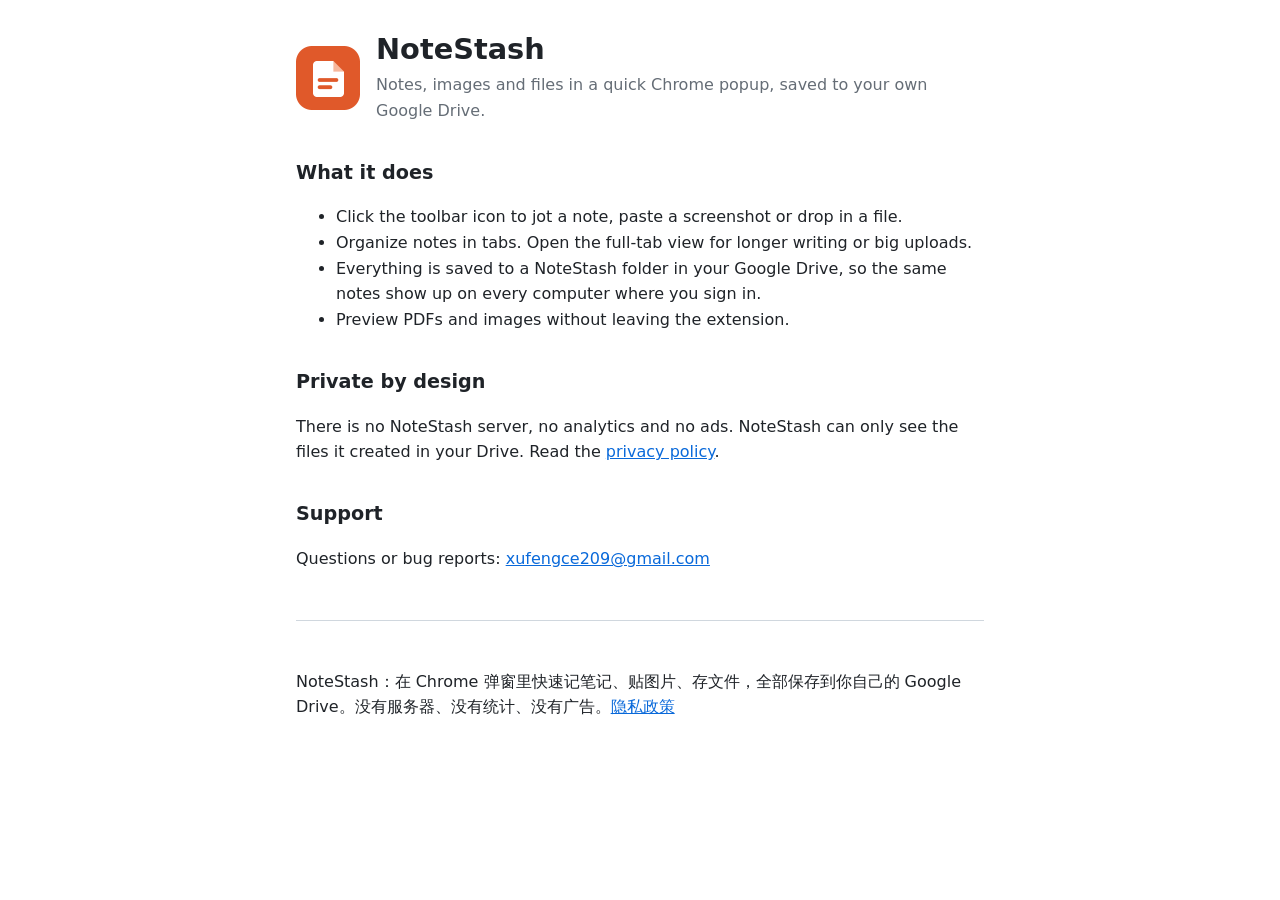
==== index.html @ b8334030 "NoteStash homepage and privacy policy Co-Authored-By: Claude Opus 5.5 <noreply@anthropic.com>" ====
<!doctype html>
<html lang="en">
<head>
<meta charset="utf-8">
<meta name="viewport" content="width=device-width, initial-scale=1">
<title>NoteStash</title>
<link rel="stylesheet" href="style.css">
<link rel="icon" href="icon128.png">
</head>
<body>
<main>
<header class="hero">
  <img src="icon128.png" width="64" height="64" alt="">
  <div>
    <h1>NoteStash</h1>
    <p>Notes, images and files in a quick Chrome popup, saved to your own Google Drive.</p>
  </div>
</header>

<h2>What it does</h2>
<ul>
  <li>Click the toolbar icon to jot a note, paste a screenshot or drop in a file.</li>
  <li>Organize notes in tabs. Open the full-tab view for longer writing or big uploads.</li>
  <li>Everything is saved to a NoteStash folder in your Google Drive, so the same notes show up on every computer where you sign in.</li>
  <li>Preview PDFs and images without leaving the extension.</li>
</ul>

<h2>Private by design</h2>
<p>There is no NoteStash server, no analytics and no ads. NoteStash can only see the files it created in your Drive. Read the <a href="privacy.html">privacy policy</a>.</p>

<h2>Support</h2>
<p>Questions or bug reports: <a href="mailto:xufengce209@gmail.com">xufengce209@gmail.com</a></p>

<hr>
<p lang="zh">NoteStash：在 Chrome 弹窗里快速记笔记、贴图片、存文件，全部保存到你自己的 Google Drive。没有服务器、没有统计、没有广告。<a href="privacy.html">隐私政策</a></p>
</main>
</body>
</html>
---- style.css ----
:root { --bg: #fff; --fg: #1f2328; --muted: #656d76; --link: #0969da; --line: #d0d7de; }
@media (prefers-color-scheme: dark) {
  :root { --bg: #0d1117; --fg: #e6edf3; --muted: #8d96a0; --link: #4493f8; --line: #30363d; }
}
* { box-sizing: border-box; }
body { margin: 0; background: var(--bg); color: var(--fg); font: 16px/1.6 system-ui, -apple-system, "Segoe UI", "PingFang SC", "Microsoft YaHei", sans-serif; }
main { max-width: 720px; margin: 0 auto; padding: 32px 16px 64px; }
a { color: var(--link); }
h1 { font-size: 1.8rem; line-height: 1.25; margin: 0.5em 0 0.25em; }
h2 { font-size: 1.2rem; margin-top: 1.8em; }
code { font-size: 0.9em; }
hr { border: 0; border-top: 1px solid var(--line); margin: 48px 0; }
.muted { color: var(--muted); }
.hero { display: flex; gap: 16px; align-items: center; }
.hero h1 { margin: 0; }
.hero p { margin: 4px 0 0; color: var(--muted); }
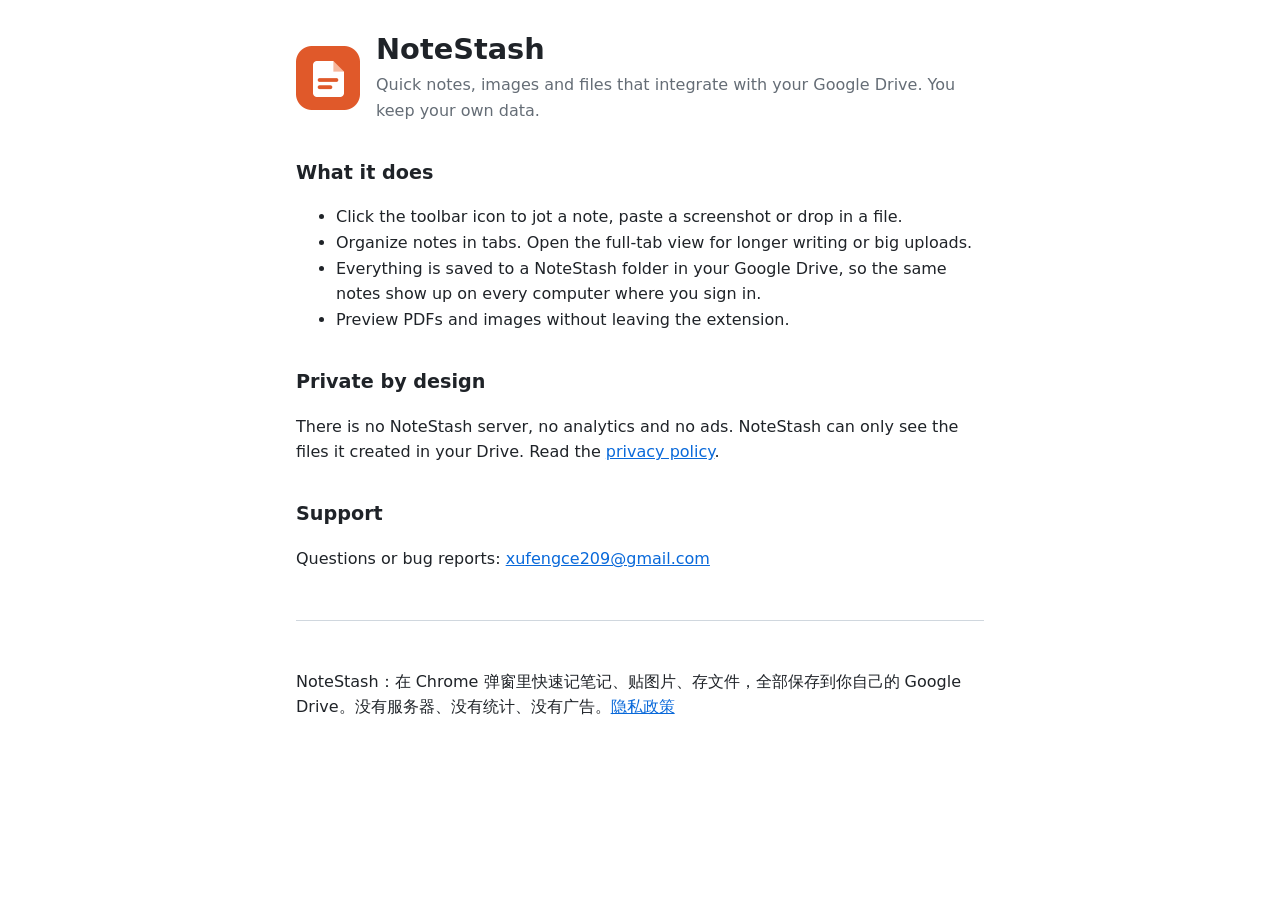
==== commit c602f174: "Summary: integrates with your Google Drive, you keep your own data Co-Authored-By: Claude Opus 5.5 <" ====
--- a/index.html
+++ b/index.html
@@ -13,7 +13,7 @@
   <img src="icon128.png" width="64" height="64" alt="">
   <div>
     <h1>NoteStash</h1>
-    <p>Notes, images and files in a quick Chrome popup, saved to your own Google Drive.</p>
+    <p>Quick notes, images and files that integrate with your Google Drive. You keep your own data.</p>
   </div>
 </header>
 
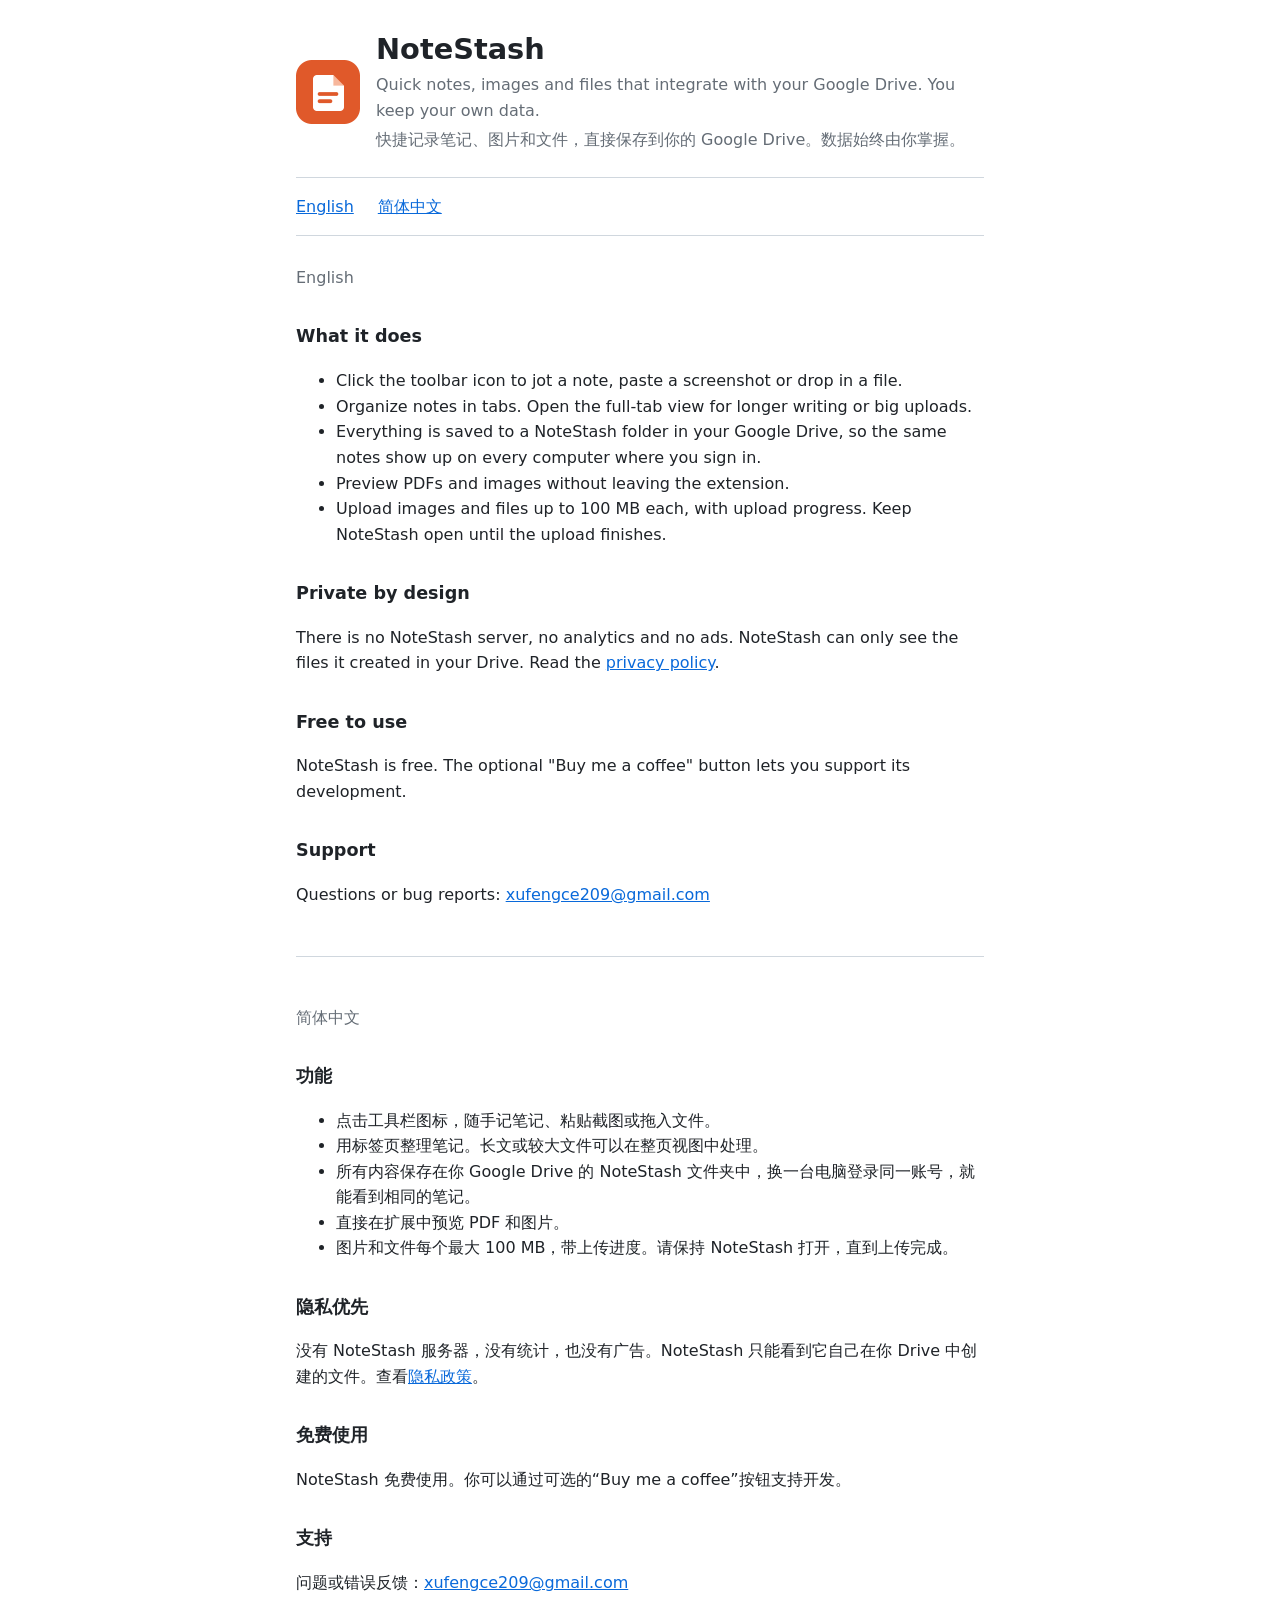
==== commit 3e26fbbd: "Publish complete English and Chinese NoteStash pages" ====
--- a/index.html
+++ b/index.html
@@ -1,38 +1,68 @@
-<!doctype html>
-<html lang="en">
-<head>
-<meta charset="utf-8">
-<meta name="viewport" content="width=device-width, initial-scale=1">
-<title>NoteStash</title>
-<link rel="stylesheet" href="style.css">
-<link rel="icon" href="icon128.png">
-</head>
-<body>
-<main>
-<header class="hero">
-  <img src="icon128.png" width="64" height="64" alt="">
-  <div>
-    <h1>NoteStash</h1>
-    <p>Quick notes, images and files that integrate with your Google Drive. You keep your own data.</p>
-  </div>
-</header>
-
-<h2>What it does</h2>
-<ul>
-  <li>Click the toolbar icon to jot a note, paste a screenshot or drop in a file.</li>
-  <li>Organize notes in tabs. Open the full-tab view for longer writing or big uploads.</li>
-  <li>Everything is saved to a NoteStash folder in your Google Drive, so the same notes show up on every computer where you sign in.</li>
-  <li>Preview PDFs and images without leaving the extension.</li>
-</ul>
-
-<h2>Private by design</h2>
-<p>There is no NoteStash server, no analytics and no ads. NoteStash can only see the files it created in your Drive. Read the <a href="privacy.html">privacy policy</a>.</p>
-
-<h2>Support</h2>
-<p>Questions or bug reports: <a href="mailto:xufengce209@gmail.com">xufengce209@gmail.com</a></p>
-
-<hr>
-<p lang="zh">NoteStash：在 Chrome 弹窗里快速记笔记、贴图片、存文件，全部保存到你自己的 Google Drive。没有服务器、没有统计、没有广告。<a href="privacy.html">隐私政策</a></p>
-</main>
-</body>
-</html>
+<!doctype html>
+<html lang="en">
+<head>
+<meta charset="utf-8">
+<meta name="viewport" content="width=device-width, initial-scale=1">
+<title>NoteStash</title>
+<meta name="description" content="Quick notes, images and files in your own Google Drive. 快速记笔记、存图片和文件，数据保存在你自己的 Google Drive。">
+<link rel="stylesheet" href="style.css">
+<link rel="icon" href="icon128.png">
+</head>
+<body>
+<main>
+<header class="hero">
+  <img src="icon128.png" width="64" height="64" alt="">
+  <div>
+    <h1>NoteStash</h1>
+    <p lang="en">Quick notes, images and files that integrate with your Google Drive. You keep your own data.</p>
+    <p lang="zh-CN">快捷记录笔记、图片和文件，直接保存到你的 Google Drive。数据始终由你掌握。</p>
+  </div>
+</header>
+
+<nav class="language-nav" aria-label="Language / 语言">
+  <a href="#en" lang="en">English</a>
+  <a href="#zh" lang="zh-CN">简体中文</a>
+</nav>
+
+<section id="en" lang="en" class="language-section" aria-labelledby="en-title">
+<h2 id="en-title">English</h2>
+<h3>What it does</h3>
+<ul>
+  <li>Click the toolbar icon to jot a note, paste a screenshot or drop in a file.</li>
+  <li>Organize notes in tabs. Open the full-tab view for longer writing or big uploads.</li>
+  <li>Everything is saved to a NoteStash folder in your Google Drive, so the same notes show up on every computer where you sign in.</li>
+  <li>Preview PDFs and images without leaving the extension.</li>
+  <li>Upload images and files up to 100 MB each, with upload progress. Keep NoteStash open until the upload finishes.</li>
+</ul>
+
+<h3>Private by design</h3>
+<p>There is no NoteStash server, no analytics and no ads. NoteStash can only see the files it created in your Drive. Read the <a href="privacy.html">privacy policy</a>.</p>
+
+<h3>Free to use</h3>
+<p>NoteStash is free. The optional "Buy me a coffee" button lets you support its development.</p>
+
+<h3>Support</h3>
+<p>Questions or bug reports: <a href="mailto:xufengce209@gmail.com">xufengce209@gmail.com</a></p>
+</section>
+
+<hr>
+<section id="zh" lang="zh-CN" class="language-section" aria-labelledby="zh-title">
+<h2 id="zh-title">简体中文</h2>
+<h3>功能</h3>
+<ul>
+  <li>点击工具栏图标，随手记笔记、粘贴截图或拖入文件。</li>
+  <li>用标签页整理笔记。长文或较大文件可以在整页视图中处理。</li>
+  <li>所有内容保存在你 Google Drive 的 NoteStash 文件夹中，换一台电脑登录同一账号，就能看到相同的笔记。</li>
+  <li>直接在扩展中预览 PDF 和图片。</li>
+  <li>图片和文件每个最大 100 MB，带上传进度。请保持 NoteStash 打开，直到上传完成。</li>
+</ul>
+<h3>隐私优先</h3>
+<p>没有 NoteStash 服务器，没有统计，也没有广告。NoteStash 只能看到它自己在你 Drive 中创建的文件。查看<a href="privacy.html#zh">隐私政策</a>。</p>
+<h3>免费使用</h3>
+<p>NoteStash 免费使用。你可以通过可选的“Buy me a coffee”按钮支持开发。</p>
+<h3>支持</h3>
+<p>问题或错误反馈：<a href="mailto:xufengce209@gmail.com">xufengce209@gmail.com</a></p>
+</section>
+</main>
+</body>
+</html>
--- a/style.css
+++ b/style.css
@@ -1,16 +1,26 @@
-:root { --bg: #fff; --fg: #1f2328; --muted: #656d76; --link: #0969da; --line: #d0d7de; }
-@media (prefers-color-scheme: dark) {
-  :root { --bg: #0d1117; --fg: #e6edf3; --muted: #8d96a0; --link: #4493f8; --line: #30363d; }
-}
-* { box-sizing: border-box; }
-body { margin: 0; background: var(--bg); color: var(--fg); font: 16px/1.6 system-ui, -apple-system, "Segoe UI", "PingFang SC", "Microsoft YaHei", sans-serif; }
-main { max-width: 720px; margin: 0 auto; padding: 32px 16px 64px; }
-a { color: var(--link); }
-h1 { font-size: 1.8rem; line-height: 1.25; margin: 0.5em 0 0.25em; }
-h2 { font-size: 1.2rem; margin-top: 1.8em; }
-code { font-size: 0.9em; }
-hr { border: 0; border-top: 1px solid var(--line); margin: 48px 0; }
-.muted { color: var(--muted); }
-.hero { display: flex; gap: 16px; align-items: center; }
-.hero h1 { margin: 0; }
-.hero p { margin: 4px 0 0; color: var(--muted); }
+:root { --bg: #fff; --fg: #1f2328; --muted: #656d76; --link: #0969da; --line: #d0d7de; }
+@media (prefers-color-scheme: dark) {
+  :root { --bg: #0d1117; --fg: #e6edf3; --muted: #8d96a0; --link: #4493f8; --line: #30363d; }
+}
+* { box-sizing: border-box; }
+body { margin: 0; background: var(--bg); color: var(--fg); font: 16px/1.6 system-ui, -apple-system, "Segoe UI", "PingFang SC", "Microsoft YaHei", sans-serif; }
+main { max-width: 720px; margin: 0 auto; padding: 32px 16px 64px; }
+a { color: var(--link); }
+a:focus-visible { outline: 2px solid var(--link); outline-offset: 4px; }
+h1 { font-size: 1.8rem; line-height: 1.25; margin: 0.5em 0 0.25em; }
+h2 { font-size: 1.2rem; margin-top: 1.8em; }
+h3 { font-size: 1.1rem; margin-top: 1.8em; }
+code { font-size: 0.9em; }
+hr { border: 0; border-top: 1px solid var(--line); margin: 48px 0; }
+.muted { color: var(--muted); }
+.hero { display: flex; gap: 16px; align-items: center; }
+.hero h1 { margin: 0; }
+.hero p { margin: 4px 0 0; color: var(--muted); }
+.language-nav { display: flex; flex-wrap: wrap; gap: 12px 24px; padding: 16px 0; margin: 24px 0; border-block: 1px solid var(--line); }
+.language-section { scroll-margin-top: 24px; }
+.language-section > h2 { color: var(--muted); font-size: 1rem; font-weight: 500; }
+p, li { overflow-wrap: anywhere; }
+@media (max-width: 480px) {
+  .hero { align-items: flex-start; }
+  .hero img { width: 48px; height: 48px; flex-shrink: 0; }
+}
